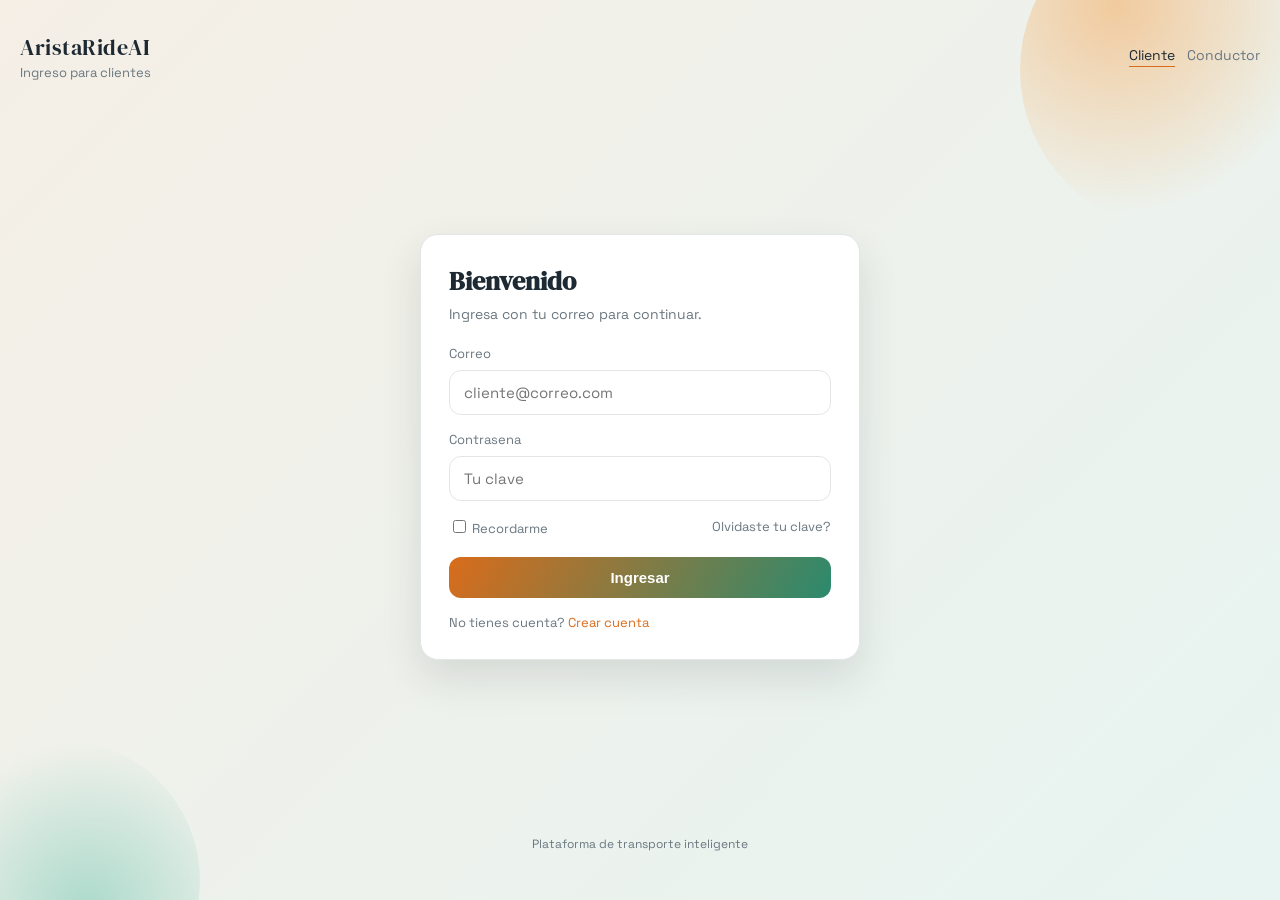
==== src/main/resources/static/auth/login-cliente.html @ 2718fa69 "Add login pages for Cliente and Conductor with corresponding styles" ====
<!doctype html>
<html lang="es">
<head>
  <meta charset="utf-8" />
  <meta name="viewport" content="width=device-width, initial-scale=1" />
  <title>Login Cliente | AristaRideAI</title>
  <link rel="preconnect" href="https://fonts.googleapis.com" />
  <link rel="preconnect" href="https://fonts.gstatic.com" crossorigin />
  <link href="https://fonts.googleapis.com/css2?family=DM+Serif+Display&family=Space+Grotesk:wght@400;500;600&display=swap" rel="stylesheet" />
  <link rel="stylesheet" href="auth.css" />
</head>
<body class="role-cliente">
  <div class="page">
    <header class="header">
      <div class="brand">
        <div class="brand-title">AristaRideAI</div>
        <div class="brand-sub">Ingreso para clientes</div>
      </div>
      <nav class="role-switch">
        <a class="active" href="login-cliente.html">Cliente</a>
        <a href="login-conductor.html">Conductor</a>
      </nav>
    </header>

    <main class="main">
      <section class="login-card">
        <h1 class="login-title">Bienvenido</h1>
        <p class="login-subtitle">Ingresa con tu correo para continuar.</p>

        <form>
          <div class="form-group">
            <label for="email">Correo</label>
            <input id="email" name="email" type="email" placeholder="cliente@correo.com" required />
          </div>

          <div class="form-group">
            <label for="password">Contrasena</label>
            <input id="password" name="password" type="password" placeholder="Tu clave" required />
          </div>

          <div class="actions">
            <label>
              <input type="checkbox" name="recordar" />
              Recordarme
            </label>
            <span>Olvidaste tu clave?</span>
          </div>

          <button class="primary-button" type="submit">Ingresar</button>
        </form>

        <div class="helper">
          No tienes cuenta? <a href="#">Crear cuenta</a>
        </div>
      </section>
    </main>

    <footer class="footer">Plataforma de transporte inteligente</footer>
  </div>
</body>
</html>
---- src/main/resources/static/auth/auth.css ----
:root {
  --ink: #1d2a33;
  --muted: #6a7780;
  --card: #ffffff;
  --stroke: #e2e6e9;
  --shadow: 0 18px 40px rgba(29, 42, 51, 0.12);
  --accent: #d96c1b;
  --accent-2: #2b8a6e;
  --bg-1: #f5efe6;
  --bg-2: #e7f4f1;
  --bg-3: #f8f2ee;
  --focus: rgba(43, 138, 110, 0.25);
}

* {
  box-sizing: border-box;
}

body {
  margin: 0;
  font-family: "Space Grotesk", sans-serif;
  color: var(--ink);
  background: linear-gradient(135deg, var(--bg-1), var(--bg-2));
  min-height: 100vh;
}

.page {
  position: relative;
  min-height: 100vh;
  display: grid;
  grid-template-rows: auto 1fr auto;
  padding: 32px 20px 48px;
  overflow: hidden;
}

.page::before,
.page::after {
  content: "";
  position: absolute;
  border-radius: 50%;
  filter: blur(0px);
  opacity: 0.8;
  z-index: 0;
}

.page::before {
  width: 320px;
  height: 320px;
  background: radial-gradient(circle at 30% 30%, #f2c18b, transparent 65%);
  top: -90px;
  right: -60px;
  animation: float 8s ease-in-out infinite;
}

.page::after {
  width: 280px;
  height: 280px;
  background: radial-gradient(circle at 60% 60%, #9cd4c4, transparent 70%);
  bottom: -120px;
  left: -80px;
  animation: float 10s ease-in-out infinite;
}

.header {
  position: relative;
  z-index: 1;
  display: flex;
  align-items: center;
  justify-content: space-between;
  gap: 16px;
}

.brand {
  display: flex;
  flex-direction: column;
  gap: 2px;
}

.brand-title {
  font-family: "DM Serif Display", serif;
  font-size: 22px;
  letter-spacing: 0.5px;
}

.brand-sub {
  font-size: 13px;
  color: var(--muted);
}

.role-switch {
  display: flex;
  gap: 12px;
  font-size: 14px;
}

.role-switch a {
  color: var(--muted);
  text-decoration: none;
  border-bottom: 1px solid transparent;
  padding-bottom: 2px;
}

.role-switch a.active {
  color: var(--ink);
  border-color: var(--accent);
}

.main {
  position: relative;
  z-index: 1;
  display: grid;
  place-items: center;
  padding: 24px 0;
}

.login-card {
  width: min(440px, 100%);
  background: var(--card);
  border: 1px solid var(--stroke);
  border-radius: 18px;
  box-shadow: var(--shadow);
  padding: 28px;
  animation: rise 500ms ease;
}

.login-title {
  font-family: "DM Serif Display", serif;
  font-size: 26px;
  margin: 0 0 6px;
}

.login-subtitle {
  color: var(--muted);
  margin: 0 0 22px;
  font-size: 14px;
}

.form-group {
  display: grid;
  gap: 8px;
  margin-bottom: 16px;
}

label {
  font-size: 13px;
  color: var(--muted);
}

input[type="email"],
input[type="password"] {
  width: 100%;
  padding: 12px 14px;
  border-radius: 12px;
  border: 1px solid var(--stroke);
  font-size: 15px;
  font-family: inherit;
  transition: border-color 0.2s ease, box-shadow 0.2s ease;
}

input:focus {
  outline: none;
  border-color: var(--accent-2);
  box-shadow: 0 0 0 4px var(--focus);
}

.actions {
  display: flex;
  align-items: center;
  justify-content: space-between;
  gap: 12px;
  margin: 10px 0 20px;
  font-size: 13px;
  color: var(--muted);
}

.actions input {
  accent-color: var(--accent-2);
}

.primary-button {
  width: 100%;
  border: none;
  border-radius: 12px;
  padding: 12px;
  font-size: 15px;
  font-weight: 600;
  color: #ffffff;
  background: linear-gradient(120deg, var(--accent), var(--accent-2));
  cursor: pointer;
  transition: transform 0.2s ease, box-shadow 0.2s ease;
}

.primary-button:hover {
  transform: translateY(-1px);
  box-shadow: 0 12px 24px rgba(29, 42, 51, 0.15);
}

.helper {
  margin-top: 16px;
  font-size: 13px;
  color: var(--muted);
}

.helper a {
  color: var(--accent);
  text-decoration: none;
  border-bottom: 1px solid transparent;
}

.helper a:hover {
  border-color: var(--accent);
}

.footer {
  position: relative;
  z-index: 1;
  text-align: center;
  font-size: 12px;
  color: var(--muted);
  margin-top: 24px;
}

.role-conductor {
  --accent: #1b7f9e;
  --accent-2: #2d6a4f;
  --focus: rgba(27, 127, 158, 0.25);
}

.role-cliente {
  --accent: #d96c1b;
  --accent-2: #2b8a6e;
  --focus: rgba(217, 108, 27, 0.25);
}

@keyframes rise {
  from {
    opacity: 0;
    transform: translateY(16px);
  }
  to {
    opacity: 1;
    transform: translateY(0);
  }
}

@keyframes float {
  0%,
  100% {
    transform: translateY(0px);
  }
  50% {
    transform: translateY(12px);
  }
}

@media (max-width: 600px) {
  .header {
    flex-direction: column;
    align-items: flex-start;
  }

  .login-card {
    padding: 22px;
  }
}
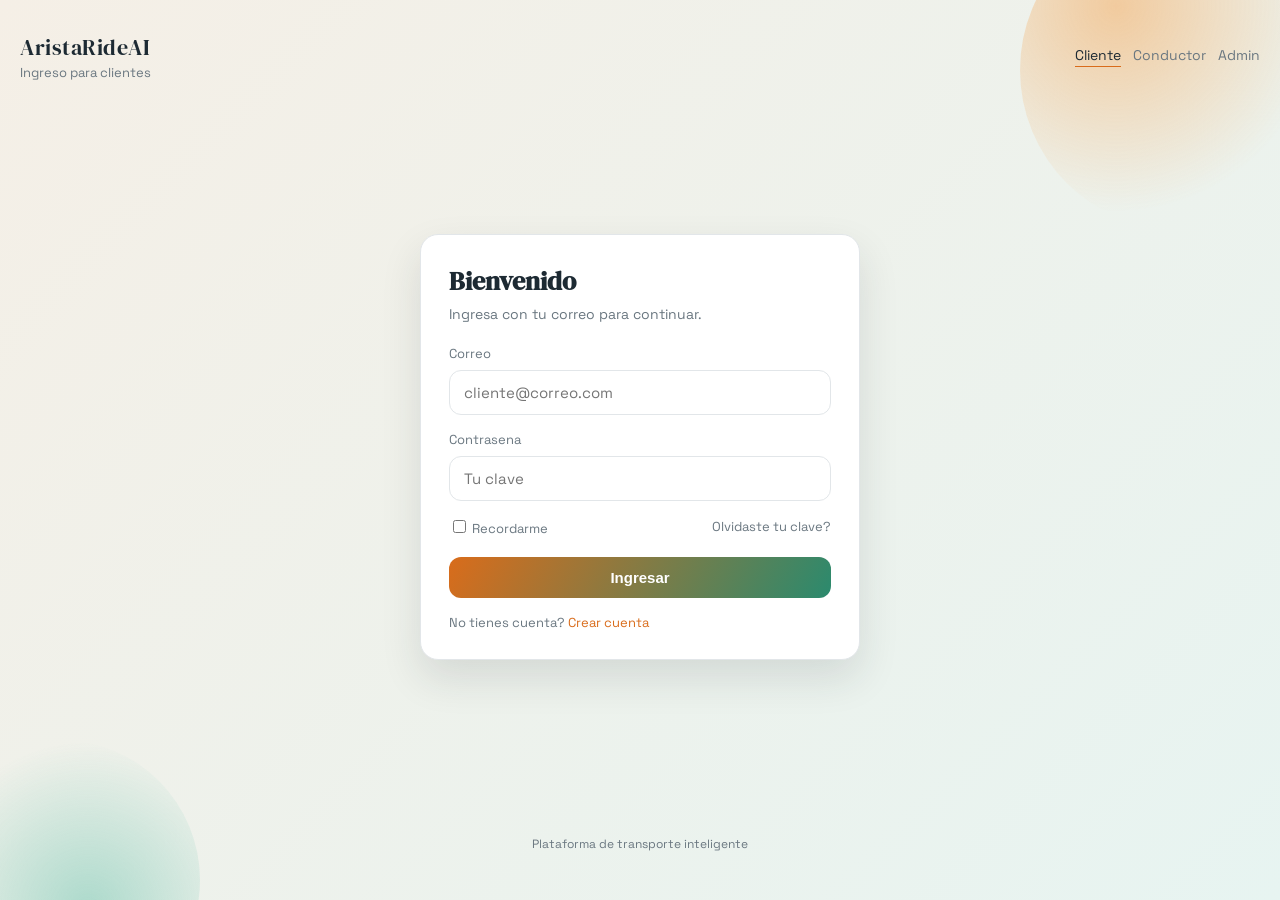
==== commit 721b8eb2: "Add admin login page and dashboard with corresponding styles and functionality Co-authored-by: Copil" ====
--- a/src/main/resources/static/auth/login-cliente.html
+++ b/src/main/resources/static/auth/login-cliente.html
@@ -19,6 +19,7 @@
       <nav class="role-switch">
         <a class="active" href="login-cliente.html">Cliente</a>
         <a href="login-conductor.html">Conductor</a>
+        <a href="login-admin.html">Admin</a>
       </nav>
     </header>
 
--- a/src/main/resources/static/auth/auth.css
+++ b/src/main/resources/static/auth/auth.css
@@ -211,6 +211,17 @@
   border-color: var(--accent);
 }
 
+.form-message {
+  margin-top: 14px;
+  font-size: 13px;
+  color: #b42318;
+  display: none;
+}
+
+.form-message.visible {
+  display: block;
+}
+
 .footer {
   position: relative;
   z-index: 1;
@@ -232,6 +243,12 @@
   --focus: rgba(217, 108, 27, 0.25);
 }
 
+.role-admin {
+  --accent: #7d3c98;
+  --accent-2: #3c5aa6;
+  --focus: rgba(61, 90, 166, 0.25);
+}
+
 @keyframes rise {
   from {
     opacity: 0;
